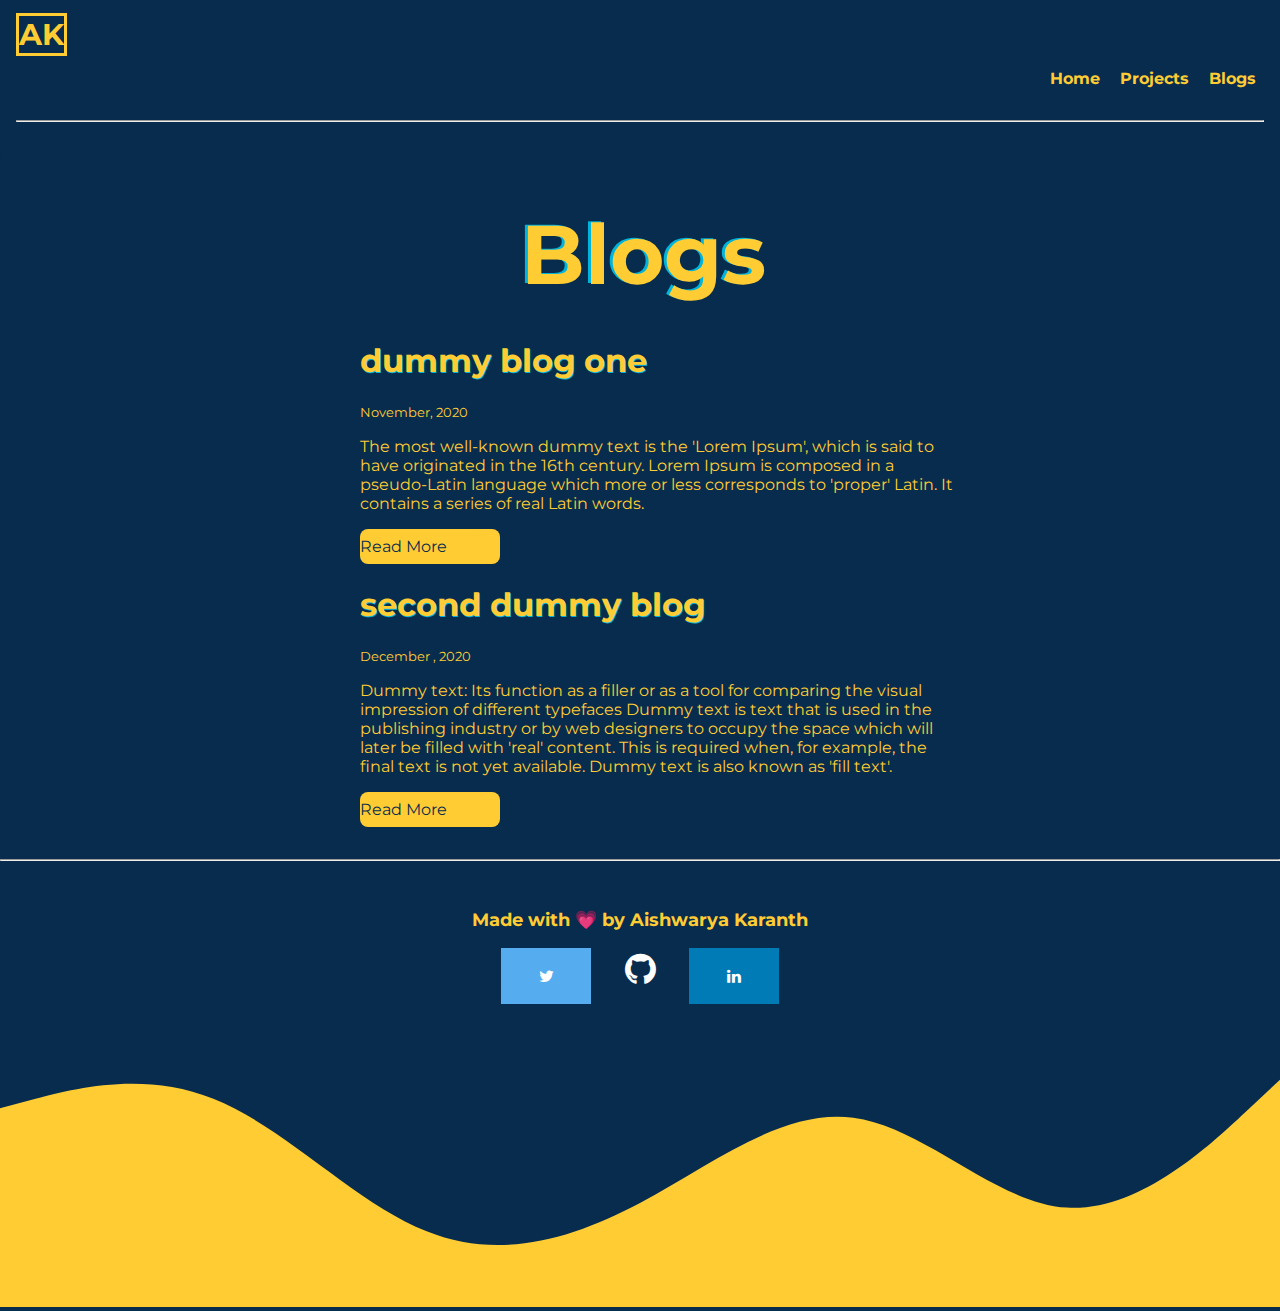
==== blogs.html @ 0d6e350b "update links" ====
<!DOCTYPE html>
<html lang="en">
<head>
    <meta charset="UTF-8">
    <meta name="viewport" content="width=device-width, initial-scale=1.0">
    <title>Document</title>
    <link href="styles.css" rel="stylesheet">
    <link rel="stylesheet" href="https://cdnjs.cloudflare.com/ajax/libs/font-awesome/4.7.0/css/font-awesome.min.css">

</head>
<body>
    <nav class="navigation container">
        <div class="nav-brand">
          <a href="/">AK</a>
        </div>
        <ul class="list-non-bullet nav-pills">
          <li class="list-item-inline">
            <a class="link link-active" href="index.html">Home</a>
            
          </li>
          <li class="list-item-inline">
            <a class="link link-active" href="projects.html">Projects</a>
            
          </li>
          <li class="list-item-inline">
            <a class="link link-active" href="blogs.html">Blogs</a>
            
          </li>
        </ul>
        <hr>
      </nav>
      <header class="hero">
          <h1 class="hero-heading-projects">
              Blogs
          </h1>
      </header>  
      <ul class="list-non-bullet">

        <li>
            <article class="showcase-list container container-center ">
                <h1>dummy blog one</h1>
            <small>November, 2020</small>
            <p class="topic-desc">The most well-known dummy text is the 'Lorem Ipsum', which is said to have originated in the 16th century. Lorem Ipsum is composed in a pseudo-Latin language which more or less corresponds to 'proper' Latin. It contains a series of real Latin words.</p>

            <a class="link link-primary" href="">Read More</a>
            </article>
            
        </li>

        <li>
            <article class="showcase-list container container-center ">
                <h1>second dummy blog</h1>
                <small>December , 2020</small>
                <p class="topic-desc">Dummy text: Its function as a filler or as a tool for comparing the visual impression of different typefaces Dummy text is text that is used in the publishing industry or by web designers to occupy the space which will later be filled with 'real' content. This is required when, for example, the final text is not yet available. Dummy text is also known as 'fill text'.</p>
    
                <a class="link link-primary" href="">Read More</a>
                 </article>
            
        </li>

    </ul>
    <hr>
  <footer class="footer">
    <div class="footer-header">
      Made with &#128151 by Aishwarya Karanth
    </div>
    <a href="#" class="fa fa-twitter"></a>
    <i class="fa fa-github" style="font-size:36px"></i>
    <a href="#" class="fa fa-linkedin"></a>
  </footer>
  <img src="wave.svg"> 
</body>
</html>
---- styles.css ----
@import url('https://fonts.googleapis.com/css2?family=Montserrat:wght@400;700&display=swap');

:root {
    --primary-color: #082c4e;
    --yellow:#ffcc33;
    --dark-gray: #6B7280;
}

body {
    font-family: 'Montserrat', sans-serif;
    margin: 0px;
    background-color:var(--primary-color);
}

hr {
    margin: 2rem 0rem;
}
.blob-image{
    width:50%;
    height:50%;
    position:relative;
    z-index:-5;
    margin-left:-20rem;
}
/** spaces **/

.margin-md {
    margin: 2rem;
}

/** container **/
.container {
    padding: 0rem 1rem;
}

.container-center {
    max-width: 600px;
    margin: auto;
}

/** links **/
.link {
    box-sizing: border-box;
    text-decoration: none;
    padding: 0.5rem 0rem;
}
.link::after{
    text-decoration: var(--yellow);
}

.link-primary {
    background-color:var(--yellow);
    border-radius: 0.5rem;
    color: var(--primary-color);
    display: block;
    max-width: 140px;
    margin: 1rem 1rem 1rem 0rem;
}

.link-secondary {
    color: var(--primary-color);
    border-radius: 0.5rem;
    border: 1px solid var(--primary-color);
    display: block;
    max-width: 140px;
    margin: 1rem 1rem 1rem 0rem;
}

.list-non-bullet {
    list-style: none;
    /*padding-inline-start: 0px;*/
}

.list-item-inline {
    display: inline;
    padding: 0rem 0.5rem;
    border-style:hidden;
    border-color:#ffcc33;
}
hr{
    color:#ffcc33;
}
.navigation {
    background-color: var(--primary-color);
    color:var(--yellow);
    padding: 1rem;
    border-bottom-left-radius: 1rem;
}

.navigation .nav-brand {
    font-weight: bold;
    font-size:30px;
}

.nav-brand a {
    text-decoration:none;
    color: inherit;
    border-style:solid;
    border-color:#ffcc33;
}

.navigation .nav-pills {
    text-align: right;
}

.navigation .link {
    color:var(--yellow);
}

.navigation .link-active {
    font-weight: bold;
}

header{
    display:flex;
    flex-wrap:wrap;
}

.hero {
    padding: 1rem;
    padding-top: 2rem;
   
}

.hero .hero-image {
    max-width:30%;
    flex:30%;
    padding:1px;
    max-height:50%;
    margin-left:2.5rem;
}

.hero .hero-heading {
    text-align: right;
    flex: 40%;
    padding: 1px;
    font-size: 6.5vw;
    margin-right: 1rem;
    background: #00b4db;
    background: -webkit-linear-gradient(to left, #ffcc33, #ffb347);
    /* background: linear-gradient(to left, #ffcc33, #ffb347); */
    color: #00B4DB;
    -webkit-background-clip: text;
    -webkit-text-fill-color: transparent;
    text-shadow: 3px 1px #ffcc33;
}

.hero .hero-heading .heading-inverted {
    color: var(--primary-color);
}

.section {
    padding: 2rem;
}
section{
    display:block;
}
.section h1 {
    text-align: center;
}
.section p{
    text-align:center;
    color:var(--yellow);
    margin:auto;
    max-width:600px;
    font-size: 30px;
}

.blob-blogs{
    color:var(--primary-color);
}

/* .topic-desc{
    color: var(--primary-color);
    /* background: border-box; */
    /* border-color: #ffcc33; */
    /* background-color: #ffcc33;
    padding: 1rem; */
    /* background: round; */
    /* border-bottom-left-radius: 0.5rem; */
    /* border-radius: 0.5rem;
    text-align:center;
    margin: auto; */
/* } */ 

.container h1{
    color:var(--yellow);
    text-shadow:1px 1px #00B4DB;
}
.footer {
    background-color: var(--primary-color);
    padding: 1rem 1rem;
    text-align: center;
    color: white;
    border-top-right-radius: 1rem;
}
.btn-container{
   margin-top:1rem;
   margin-left:48%;
}
.btn{
    background-color:var(--yellow);
    border: none;
    color:var(--primary-color);
    padding: 15px 30px;
    text-align: center;
    text-decoration: none;
    display: inline-block;
    font-size: 20px;
    
    font-weight:bolder;
}

.footer .link {
    color: white
}

.footer .footer-header {
    font-weight: bold;
    font-size: large;
    color:var(--yellow);

}

.footer ul {
    padding-inline-start: 0px;
} */


.showcase-list {
    padding: 2rem;
}


.showcase-blog {
    padding-bottom: 6rem;
} 

.fa {
    padding: 20px;
    font-size: 30px;
    width: 50px;
    text-align: center;
    text-decoration: none;
  }

  .fa:hover {
    opacity: 0.7;
  }
.fa-twitter {
    background: #55ACEE;
    color: white;
  }

  .fa-linkedin {
    background: #007bb5;
    color: white;
  }
  .hero-heading-projects{
      margin:auto;
      font-size:6.5vw;
      background: #00b4db;
    background: -webkit-linear-gradient(to left, #ffcc33, #ffb347);
    /* background: linear-gradient(to left, #ffcc33, #ffb347); */
    color: #00B4DB;
    -webkit-background-clip: text;
    -webkit-text-fill-color: transparent;
    text-shadow: 3px 1px #ffcc33;
  }
  p{
      color:#ffcc33;
  }
  article{
      color:#ffcc33;
      font-style:bold;
  }
  small{
      font-style:bold;
  }
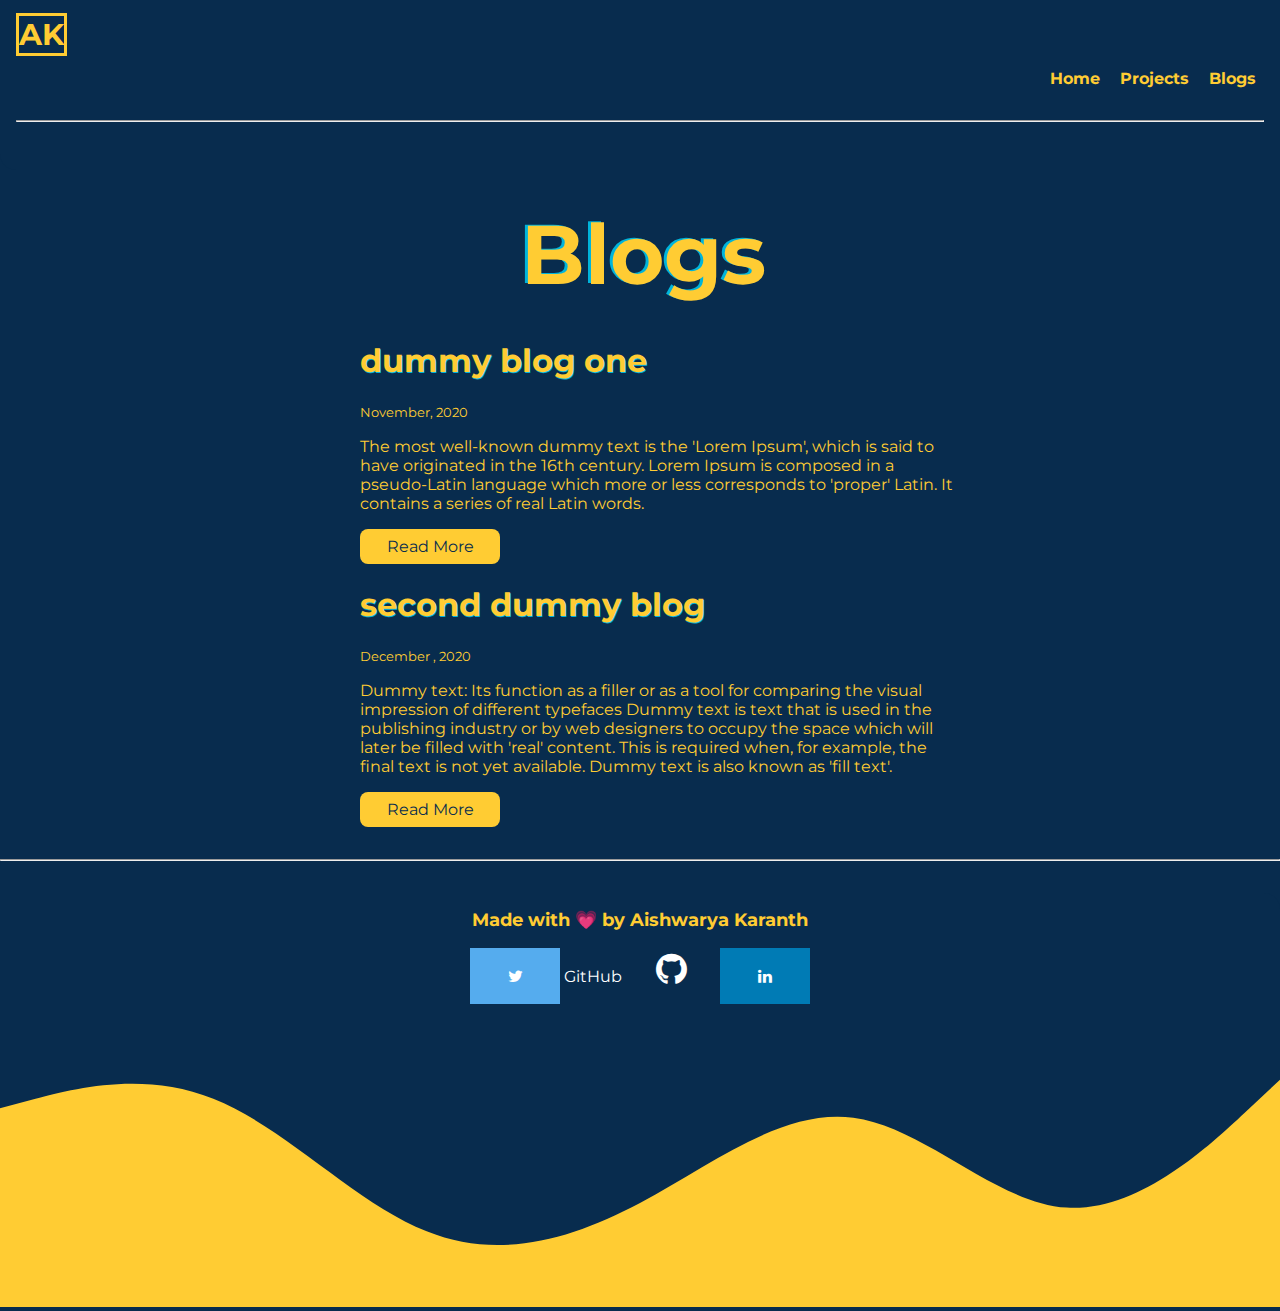
==== commit 814d9a17: "update footer in blog and projects page" ====
--- a/blogs.html
+++ b/blogs.html
@@ -60,14 +60,15 @@
 
     </ul>
     <hr>
-  <footer class="footer">
-    <div class="footer-header">
-      Made with &#128151 by Aishwarya Karanth
-    </div>
-    <a href="#" class="fa fa-twitter"></a>
-    <i class="fa fa-github" style="font-size:36px"></i>
-    <a href="#" class="fa fa-linkedin"></a>
-  </footer>
+    <footer class="footer">
+      <div class="footer-header">
+        Made with &#128151 by Aishwarya Karanth
+      </div>
+      <a href="https://www.twitter.com/htnarak" class="fa fa-twitter"></a>
+      <a href="https://www.github.com/AishwaryaKaranth" class="link"}>GitHub</a>
+      <i class="fa fa-github" style="font-size:36px"></i>
+      <a href="https://www.linkedin.com/in/aishwaryakaranth/" class="fa fa-linkedin"></a>
+    </footer>
   <img src="wave.svg"> 
 </body>
 </html>--- a/styles.css
+++ b/styles.css
@@ -38,11 +38,13 @@
     margin: auto;
 }
 
-/** links **/
+
 .link {
     box-sizing: border-box;
     text-decoration: none;
     padding: 0.5rem 0rem;
+    color:#ffcc33;
+    
 }
 .link::after{
     text-decoration: var(--yellow);
@@ -55,10 +57,11 @@
     display: block;
     max-width: 140px;
     margin: 1rem 1rem 1rem 0rem;
+    text-align:center;
 }
 
 .link-secondary {
-    color: var(--primary-color);
+    color: var(--yellow);
     border-radius: 0.5rem;
     border: 1px solid var(--primary-color);
     display: block;
@@ -276,4 +279,7 @@
   }
   small{
       font-style:bold;
+  }
+  a{
+      color:#ffcc33;
   }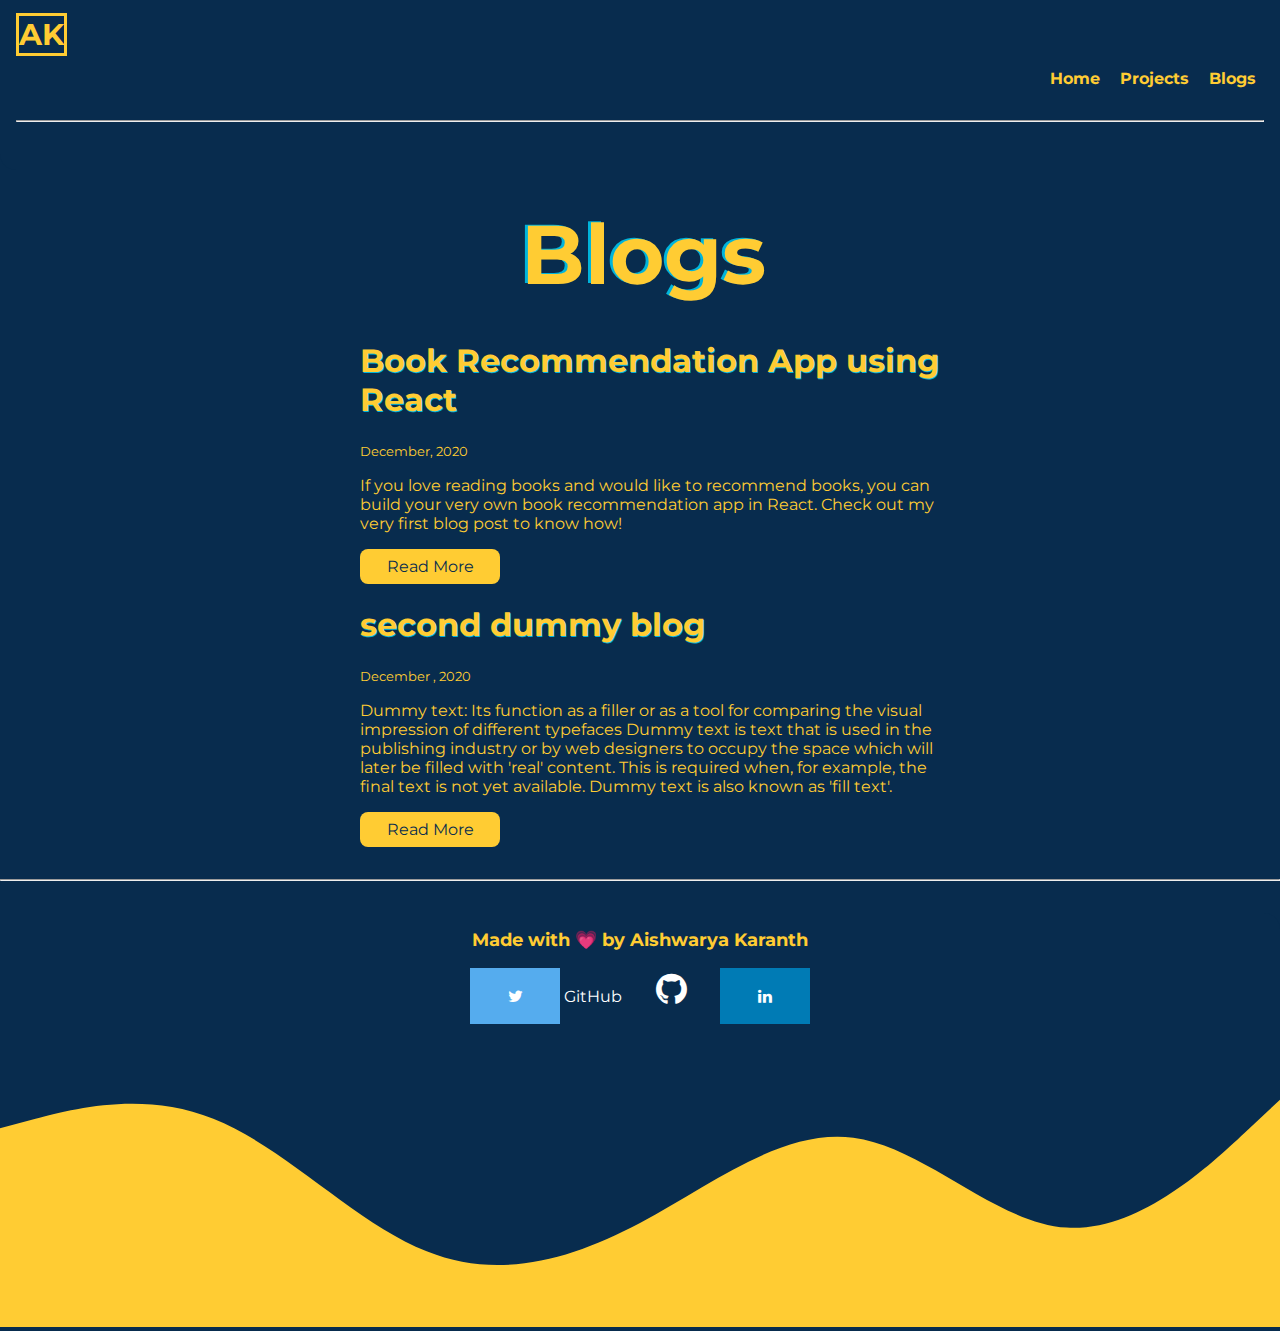
==== commit d9695350: "Added book recommendation app blog" ====
--- a/blogs.html
+++ b/blogs.html
@@ -38,11 +38,10 @@
 
         <li>
             <article class="showcase-list container container-center ">
-                <h1>dummy blog one</h1>
-            <small>November, 2020</small>
-            <p class="topic-desc">The most well-known dummy text is the 'Lorem Ipsum', which is said to have originated in the 16th century. Lorem Ipsum is composed in a pseudo-Latin language which more or less corresponds to 'proper' Latin. It contains a series of real Latin words.</p>
-
-            <a class="link link-primary" href="">Read More</a>
+                <h1>Book Recommendation App using React</h1>
+            <small>December, 2020</small>
+                <p class="topic-desc">If you love reading books and would like to recommend books, you can build your very own book recommendation app in React. Check out my very first blog post to know how!</p>
+            <a class="link link-primary" href="https://dev.to/aishwaryakaranth/book-recommendation-app-using-react-4c9m">Read More</a>
             </article>
             
         </li>
@@ -71,4 +70,4 @@
     </footer>
   <img src="wave.svg"> 
 </body>
-</html>+</html>
--- a/styles.css
+++ b/styles.css
@@ -22,13 +22,13 @@
     z-index:-5;
     margin-left:-20rem;
 }
-/** spaces **/
+
 
 .margin-md {
     margin: 2rem;
 }
 
-/** container **/
+
 .container {
     padding: 0rem 1rem;
 }
@@ -63,10 +63,11 @@
 .link-secondary {
     color: var(--yellow);
     border-radius: 0.5rem;
-    border: 1px solid var(--primary-color);
+    border: 1px solid var(--yellow);
     display: block;
     max-width: 140px;
     margin: 1rem 1rem 1rem 0rem;
+    text-align:center;
 }
 
 .list-non-bullet {
@@ -137,7 +138,7 @@
     text-align: right;
     flex: 40%;
     padding: 1px;
-    font-size: 6.5vw;
+    font-size: 7vw;
     margin-right: 1rem;
     background: #00b4db;
     background: -webkit-linear-gradient(to left, #ffcc33, #ffb347);
@@ -148,9 +149,6 @@
     text-shadow: 3px 1px #ffcc33;
 }
 
-.hero .hero-heading .heading-inverted {
-    color: var(--primary-color);
-}
 
 .section {
     padding: 2rem;
@@ -282,4 +280,4 @@
   }
   a{
       color:#ffcc33;
-  }+  }
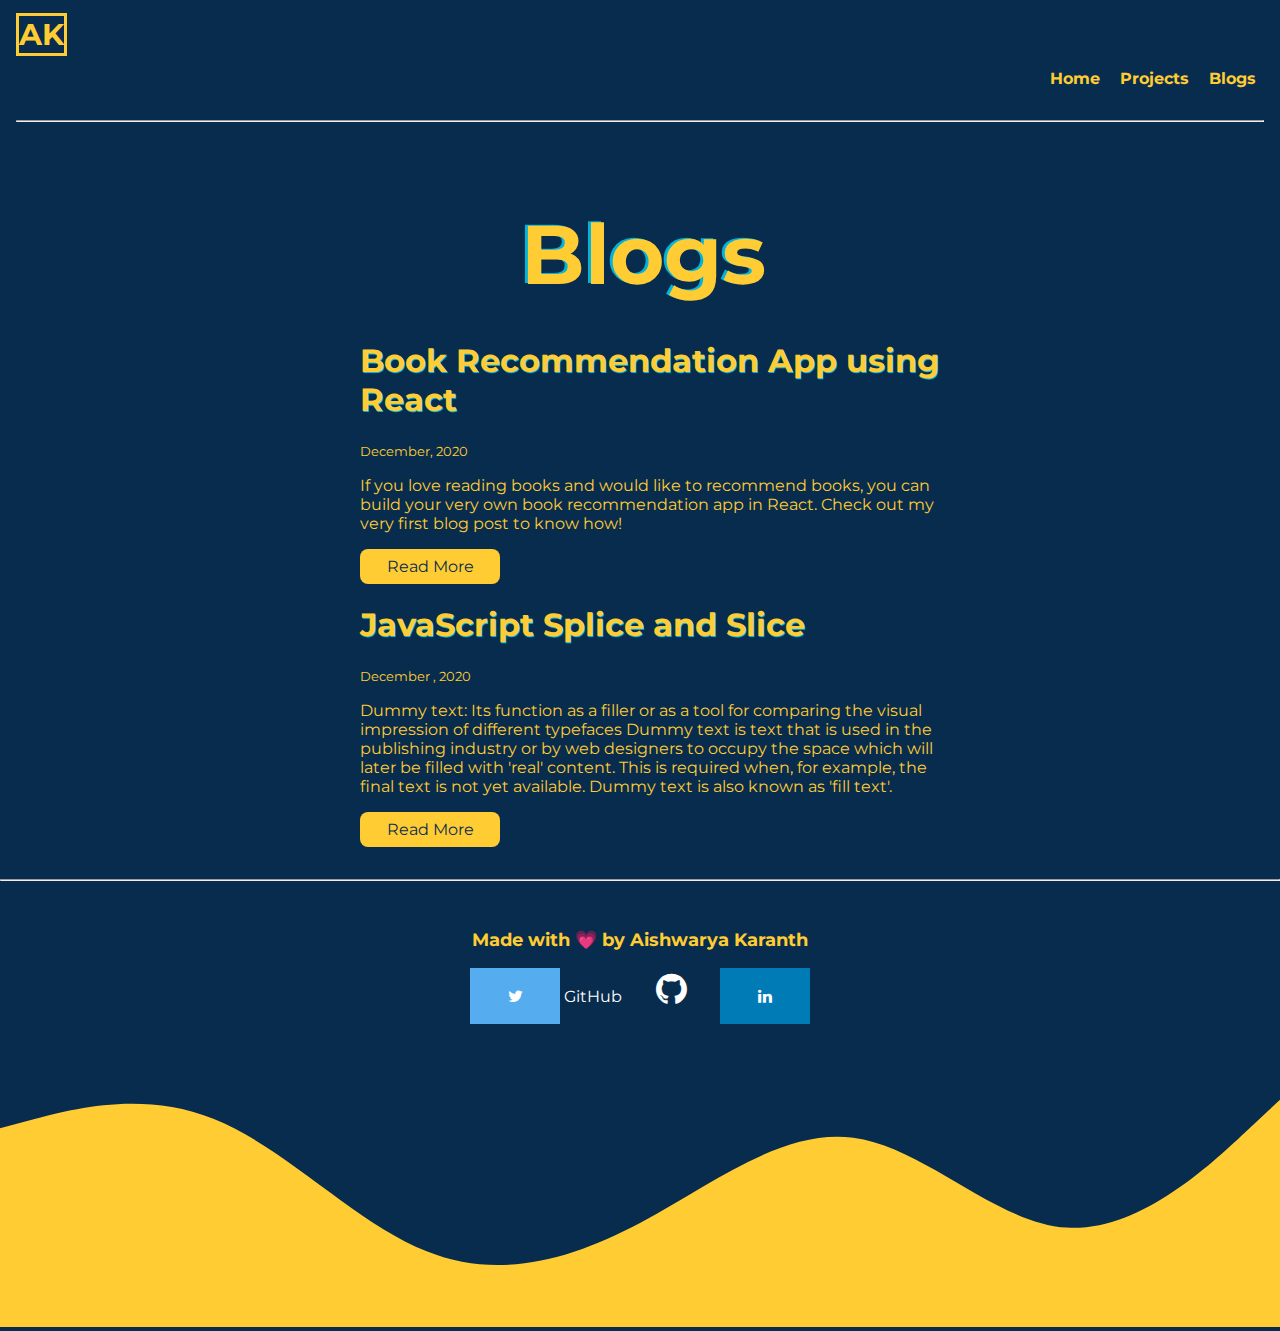
==== commit 211d7ad8: "Update blogs.html" ====
--- a/blogs.html
+++ b/blogs.html
@@ -48,7 +48,7 @@
 
         <li>
             <article class="showcase-list container container-center ">
-                <h1>second dummy blog</h1>
+                <h1>JavaScript Splice and Slice</h1>
                 <small>December , 2020</small>
                 <p class="topic-desc">Dummy text: Its function as a filler or as a tool for comparing the visual impression of different typefaces Dummy text is text that is used in the publishing industry or by web designers to occupy the space which will later be filled with 'real' content. This is required when, for example, the final text is not yet available. Dummy text is also known as 'fill text'.</p>
     
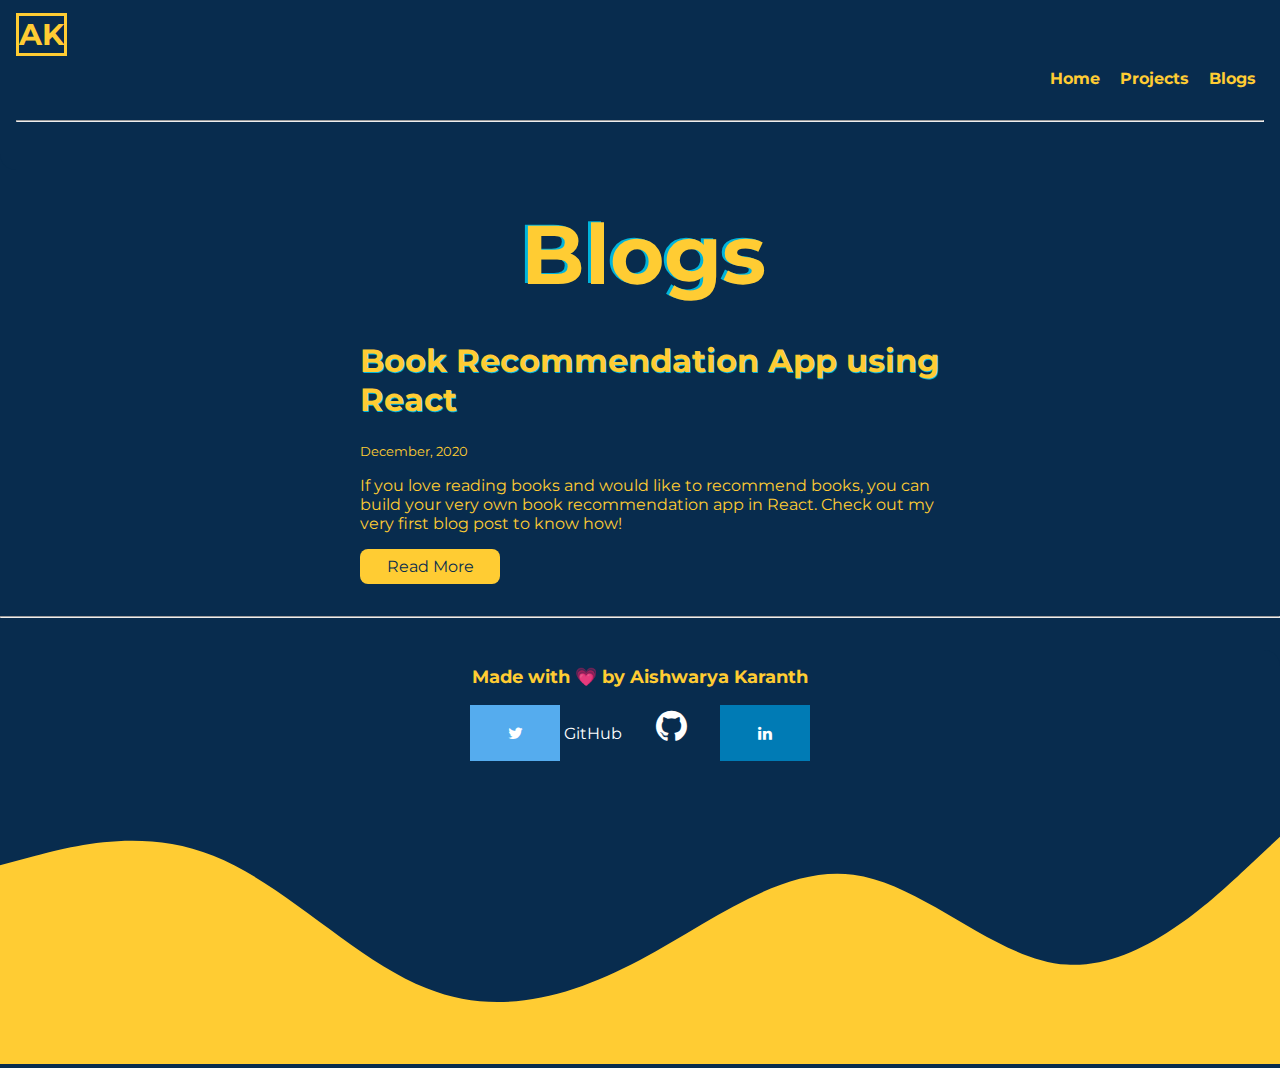
==== commit 8a775eed: "Update blogs.html" ====
--- a/blogs.html
+++ b/blogs.html
@@ -46,16 +46,7 @@
             
         </li>
 
-        <li>
-            <article class="showcase-list container container-center ">
-                <h1>JavaScript Splice and Slice</h1>
-                <small>December , 2020</small>
-                <p class="topic-desc">Dummy text: Its function as a filler or as a tool for comparing the visual impression of different typefaces Dummy text is text that is used in the publishing industry or by web designers to occupy the space which will later be filled with 'real' content. This is required when, for example, the final text is not yet available. Dummy text is also known as 'fill text'.</p>
-    
-                <a class="link link-primary" href="">Read More</a>
-                 </article>
-            
-        </li>
+        
 
     </ul>
     <hr>
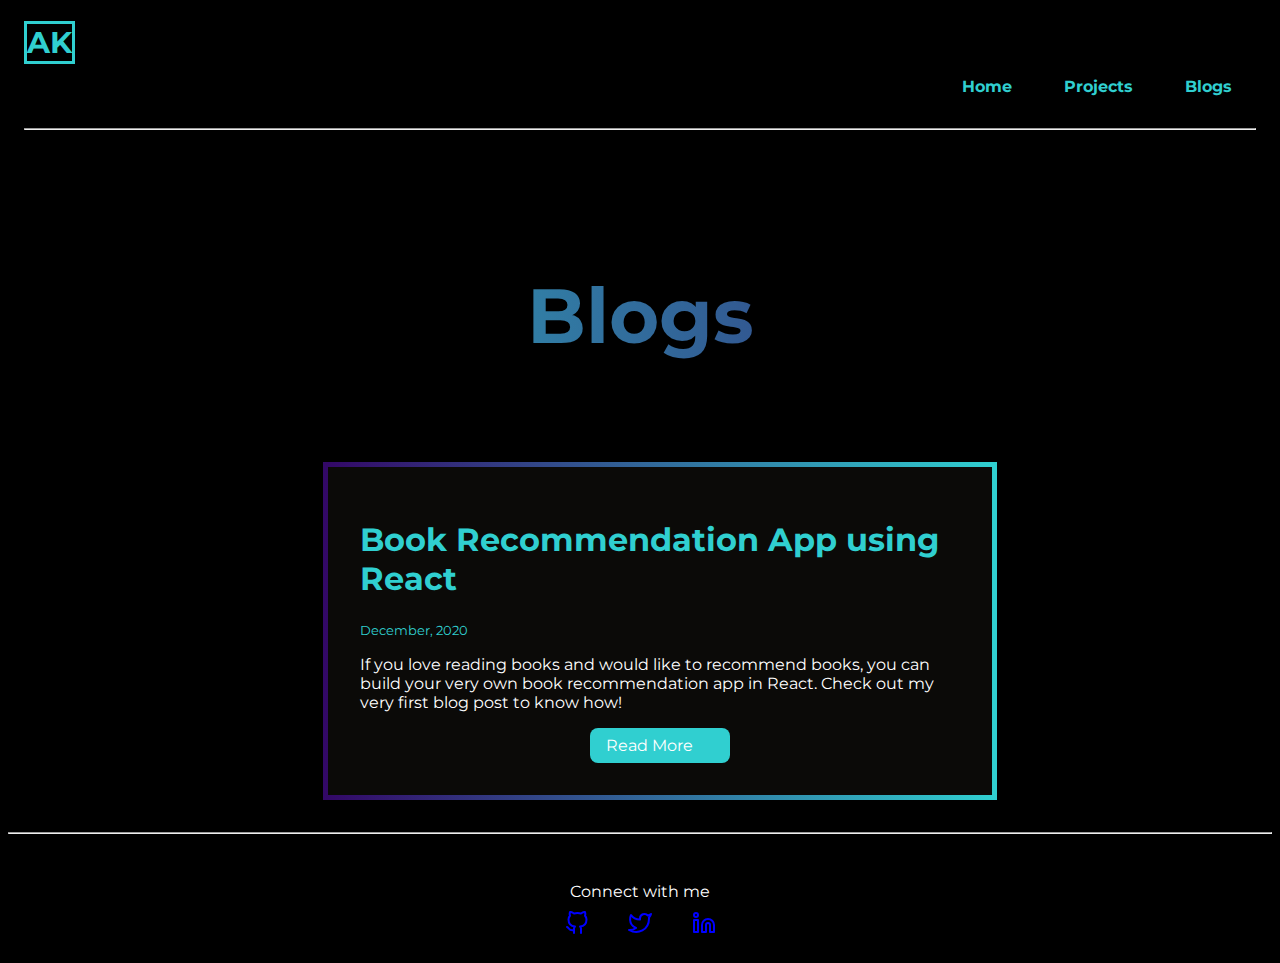
==== commit c9c4a7e4: "changed everything" ====
--- a/blogs.html
+++ b/blogs.html
@@ -52,13 +52,27 @@
     <hr>
     <footer class="footer">
       <div class="footer-header">
-        Made with &#128151 by Aishwarya Karanth
+        Connect with me
       </div>
-      <a href="https://www.twitter.com/htnarak" class="fa fa-twitter"></a>
-      <a href="https://www.github.com/AishwaryaKaranth" class="link"}>GitHub</a>
-      <i class="fa fa-github" style="font-size:36px"></i>
-      <a href="https://www.linkedin.com/in/aishwaryakaranth/" class="fa fa-linkedin"></a>
+      <div class="social-link-bar">
+        <a href="https://github.com/AishwaryaKaranth" class="social-link-a">
+          <svg xmlns="http://www.w3.org/2000/svg" width="24" height="24" viewBox="0 0 24 24" fill="none" stroke="currentColor" stroke-width="2" stroke-linecap="round" stroke-linejoin="round" class="feather feather-github social-link-item">
+            <path d="M9 19c-5 1.5-5-2.5-7-3m14 6v-3.87a3.37 3.37 0 0 0-.94-2.61c3.14-.35 6.44-1.54 6.44-7A5.44 5.44 0 0 0 20 4.77 5.07 5.07 0 0 0 19.91 1S18.73.65 16 2.48a13.38 13.38 0 0 0-7 0C6.27.65 5.09 1 5.09 1A5.07 5.07 0 0 0 5 4.77a5.44 5.44 0 0 0-1.5 3.78c0 5.42 3.3 6.61 6.44 7A3.37 3.37 0 0 0 9 18.13V22"></path>
+          </svg>
+        </a>
+        <a href="https://twitter.com/htnarak" class="social-link-a">
+          <svg xmlns="http://www.w3.org/2000/svg" width="24" height="24" viewBox="0 0 24 24" fill="none" stroke="currentColor" stroke-width="2" stroke-linecap="round" stroke-linejoin="round" class="feather feather-twitter social-link-item">
+            <path d="M23 3a10.9 10.9 0 0 1-3.14 1.53 4.48 4.48 0 0 0-7.86 3v1A10.66 10.66 0 0 1 3 4s-4 9 5 13a11.64 11.64 0 0 1-7 2c9 5 20 0 20-11.5a4.5 4.5 0 0 0-.08-.83A7.72 7.72 0 0 0 23 3z"></path>
+          </svg>
+        </a>
+        <a href="https://linkedin/in/aishwaryakaranth" class="social-link-a">
+          <svg xmlns="http://www.w3.org/2000/svg" width="24" height="24" viewBox="0 0 24 24" fill="none" stroke="currentColor" stroke-width="2" stroke-linecap="round" stroke-linejoin="round" class="feather feather-linkedin social-link-item">
+            <path d="M16 8a6 6 0 0 1 6 6v7h-4v-7a2 2 0 0 0-2-2 2 2 0 0 0-2 2v7h-4v-7a6 6 0 0 1 6-6z"></path>
+            <rect x="2" y="9" width="4" height="12"></rect>
+            <circle cx="4" cy="4" r="2"></circle>
+          </svg>
+        </a>
+      </div>
     </footer>
-  <img src="wave.svg"> 
 </body>
 </html>
--- a/styles.css
+++ b/styles.css
@@ -1,15 +1,11 @@
-@import url('https://fonts.googleapis.com/css2?family=Montserrat:wght@400;700&display=swap');
-
+@import url('https://fonts.googleapis.com/css2?family=Montserrat:wght@600&family=Paytone+One&display=swap');
 :root {
-    --primary-color: #082c4e;
-    --yellow:#ffcc33;
-    --dark-gray: #6B7280;
+    --primary-color: #30CFD0 ;
 }
 
 body {
     font-family: 'Montserrat', sans-serif;
-    margin: 0px;
-    background-color:var(--primary-color);
+    background-color:black;
 }
 
 hr {
@@ -36,14 +32,15 @@
 .container-center {
     max-width: 600px;
     margin: auto;
+    margin-bottom:2rem;
 }
 
 
 .link {
     box-sizing: border-box;
     text-decoration: none;
-    padding: 0.5rem 0rem;
-    color:#ffcc33;
+    padding: 0.5rem 1rem;
+}
     
 }
 .link::after{
@@ -51,23 +48,23 @@
 }
 
 .link-primary {
-    background-color:var(--yellow);
+    margin: auto;
+    background-color: var(--primary-color);
     border-radius: 0.5rem;
-    color: var(--primary-color);
+    color: white;
     display: block;
     max-width: 140px;
-    margin: 1rem 1rem 1rem 0rem;
-    text-align:center;
+    /* margin: 1rem 1rem 1rem 0rem; */
 }
 
 .link-secondary {
-    color: var(--yellow);
+    color: var(--primary-color);
     border-radius: 0.5rem;
-    border: 1px solid var(--yellow);
+    border: 1px solid var(--primary-color);
     display: block;
     max-width: 140px;
-    margin: 1rem 1rem 1rem 0rem;
-    text-align:center;
+    /* margin: 1rem 1rem 1rem 1rem; */
+    margin: auto;
 }
 
 .list-non-bullet {
@@ -85,8 +82,7 @@
     color:#ffcc33;
 }
 .navigation {
-    background-color: var(--primary-color);
-    color:var(--yellow);
+    color:var(--primary-color);
     padding: 1rem;
     border-bottom-left-radius: 1rem;
 }
@@ -100,7 +96,6 @@
     text-decoration:none;
     color: inherit;
     border-style:solid;
-    border-color:#ffcc33;
 }
 
 .navigation .nav-pills {
@@ -116,54 +111,51 @@
 }
 
 header{
-    display:flex;
-    flex-wrap:wrap;
+    display:block;
 }
 
 .hero {
-    padding: 1rem;
-    padding-top: 2rem;
+    padding: 2rem;
+    padding-top: 2.5rem;
    
 }
 
 .hero .hero-image {
-    max-width:30%;
-    flex:30%;
-    padding:1px;
-    max-height:50%;
-    margin-left:2.5rem;
+    max-width:80%;
+    width:350px;
+    display:block;
+    margin:auto;
+    margin-top:-2rem;
 }
 
 .hero .hero-heading {
-    text-align: right;
-    flex: 40%;
-    padding: 1px;
-    font-size: 7vw;
-    margin-right: 1rem;
-    background: #00b4db;
-    background: -webkit-linear-gradient(to left, #ffcc33, #ffb347);
-    /* background: linear-gradient(to left, #ffcc33, #ffb347); */
-    color: #00B4DB;
+    text-align:center;
+    padding-top:1rem;
+    background: linear-gradient(to right, #30CFD0 0%, #330867 100%);
+	-webkit-background-clip: text;
+	-webkit-text-fill-color: transparent;
+    font-size:6vw;
+}
+
+
+.section {
+    padding: 2rem;
+}
+section{
+    display:block;
+}
+.section h1 {
+    text-align: center;
+    background: linear-gradient(to right, #30CFD0 0%, #330867 100%);
     -webkit-background-clip: text;
     -webkit-text-fill-color: transparent;
-    text-shadow: 3px 1px #ffcc33;
-}
-
-
-.section {
-    padding: 2rem;
-}
-section{
-    display:block;
-}
-.section h1 {
-    text-align: center;
+    font-size: 4.5vw;
 }
 .section p{
-    text-align:center;
-    color:var(--yellow);
-    margin:auto;
-    max-width:600px;
+    text-align: left;
+    color: var(--primary-color);
+    margin: auto;
+    max-width: 600px;
     font-size: 30px;
 }
 
@@ -185,16 +177,10 @@
 /* } */ 
 
 .container h1{
-    color:var(--yellow);
-    text-shadow:1px 1px #00B4DB;
-}
-.footer {
-    background-color: var(--primary-color);
-    padding: 1rem 1rem;
-    text-align: center;
-    color: white;
-    border-top-right-radius: 1rem;
-}
+    color:var(--primary-color);
+    /*text-shadow:0px 10px 10px #234D3C;*/
+}
+
 .btn-container{
    margin-top:1rem;
    margin-left:48%;
@@ -212,22 +198,6 @@
     font-weight:bolder;
 }
 
-.footer .link {
-    color: white
-}
-
-.footer .footer-header {
-    font-weight: bold;
-    font-size: large;
-    color:var(--yellow);
-
-}
-
-.footer ul {
-    padding-inline-start: 0px;
-} */
-
-
 .showcase-list {
     padding: 2rem;
 }
@@ -237,47 +207,49 @@
     padding-bottom: 6rem;
 } 
 
-.fa {
-    padding: 20px;
-    font-size: 30px;
-    width: 50px;
-    text-align: center;
-    text-decoration: none;
-  }
-
-  .fa:hover {
-    opacity: 0.7;
-  }
-.fa-twitter {
-    background: #55ACEE;
-    color: white;
-  }
-
-  .fa-linkedin {
-    background: #007bb5;
-    color: white;
+  p{
+      color:#ffcc33;
+  }
+  .project-links{
+      display:flex;
+  }
+  article{
+    color: var(--primary-color);
+    font-style: bold;
+    border: 5px solid;
+    border-image-slice: 1;
+    border-image-source: linear-gradient(to left, #30CFD0, #330867 );
+    background-color:#0b0a08;
   }
   .hero-heading-projects{
-      margin:auto;
-      font-size:6.5vw;
-      background: #00b4db;
-    background: -webkit-linear-gradient(to left, #ffcc33, #ffb347);
-    /* background: linear-gradient(to left, #ffcc33, #ffb347); */
-    color: #00B4DB;
+    background: linear-gradient(to right, #30CFD0 0%, #330867 100%);
     -webkit-background-clip: text;
     -webkit-text-fill-color: transparent;
-    text-shadow: 3px 1px #ffcc33;
-  }
-  p{
-      color:#ffcc33;
-  }
-  article{
-      color:#ffcc33;
-      font-style:bold;
+    font-size: 6vw;
+    text-align:center;
   }
   small{
       font-style:bold;
   }
   a{
-      color:#ffcc33;
-  }
+      color:blue;
+  }
+  .topic-desc{
+      color:#fff;
+  }
+  .footer {
+    padding: 1rem 1rem;
+    text-align: center;
+    color: white;
+    border-top-right-radius: 1rem;
+}
+  .social-link-bar {
+    display: flex;
+    flex-direction: row;
+    justify-content: space-evenly;
+    width: 100%;
+    max-width: 230px;
+    margin: auto;
+    padding-top: 10px;
+}
+
